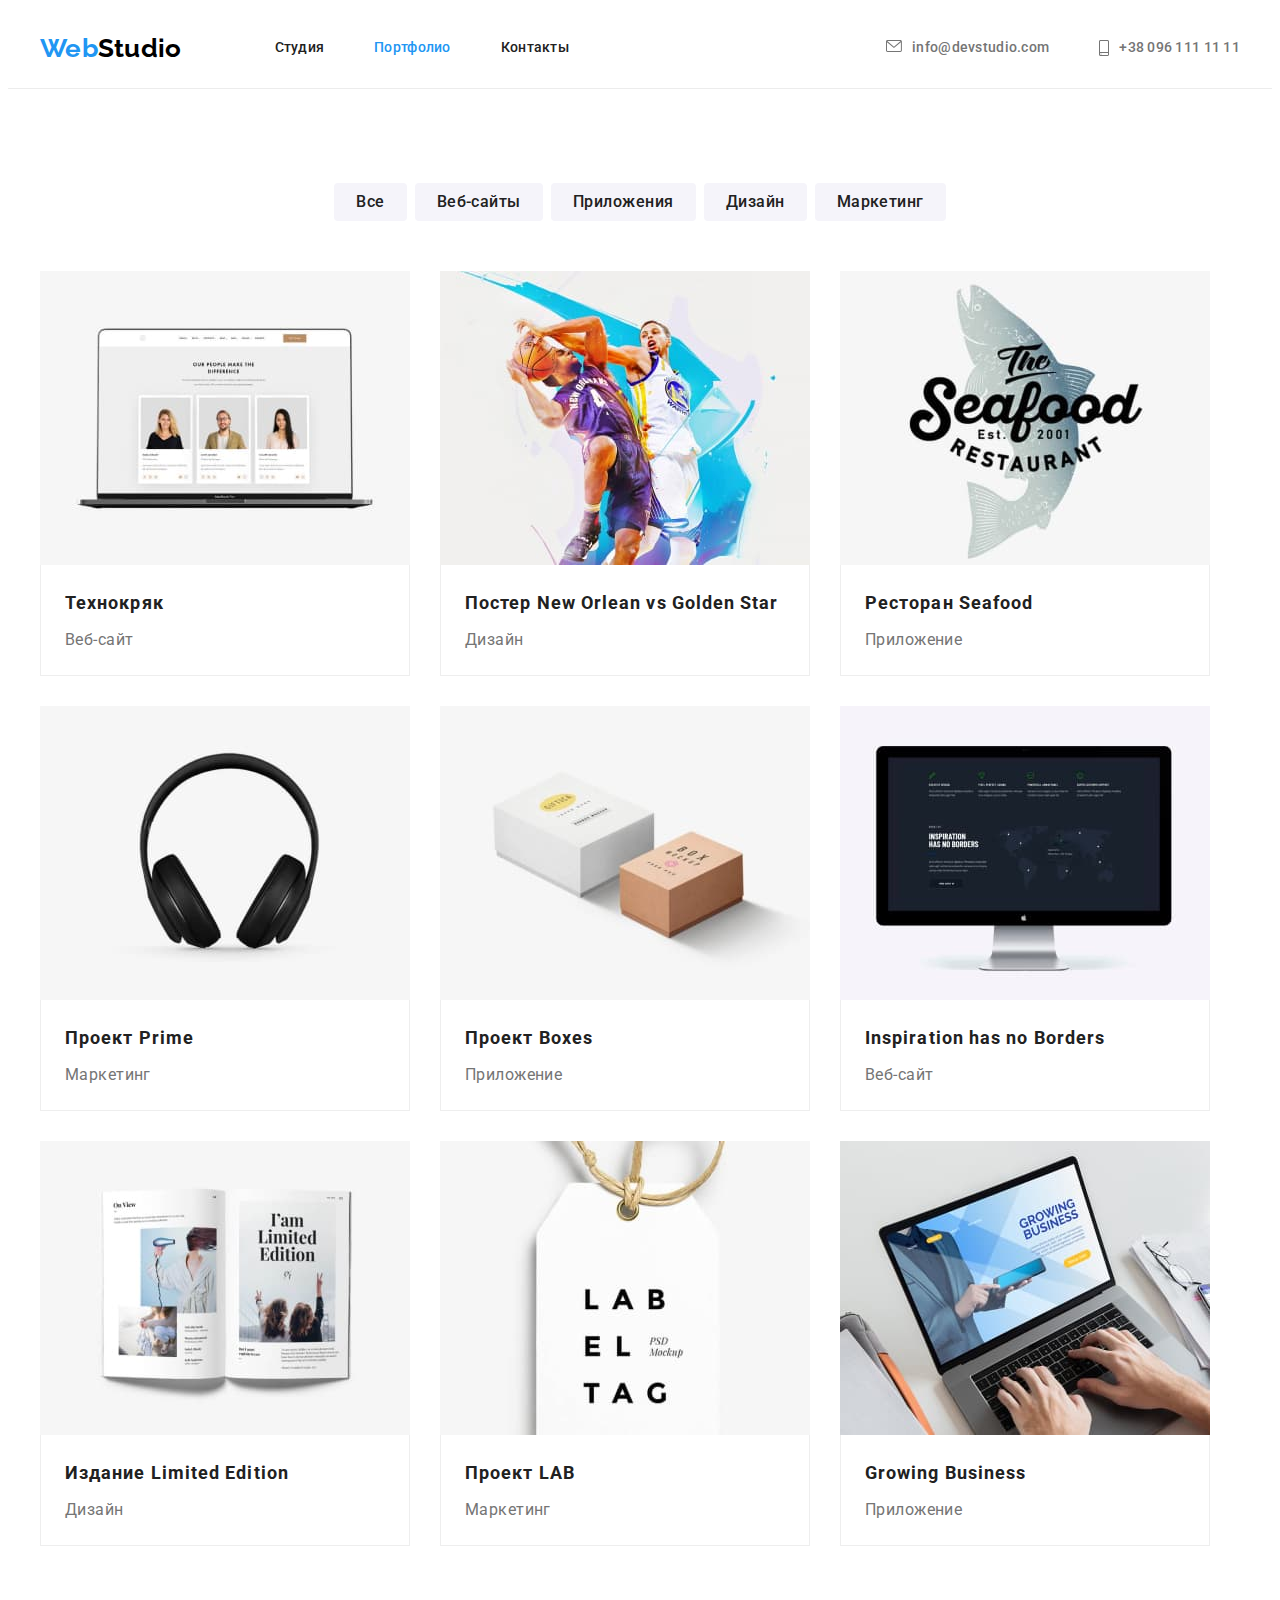
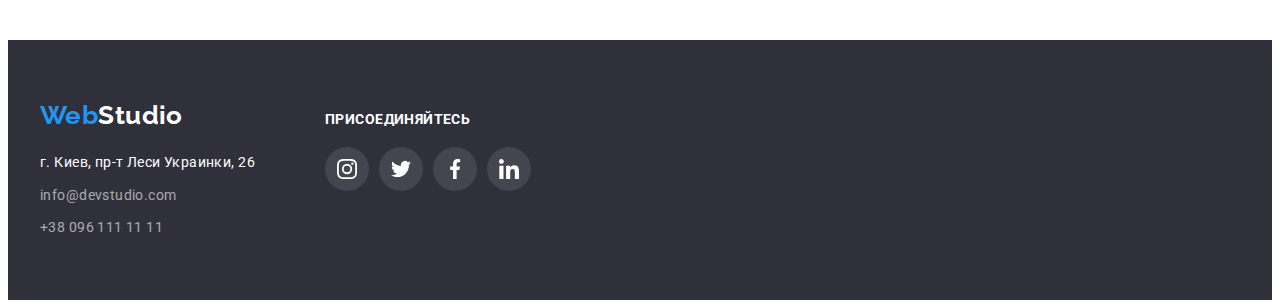
==== portfolio.html @ 37e52577 "создание нового репозитория" ====
<!DOCTYPE html>
<html lang="en">
<head>
    <meta charset="UTF-8">
    <meta name="viewport" content="width=device-width, initial-scale=1.0">
    <title>Document</title>
    <link rel="preconnect" href="https://fonts.gstatic.com">
    <link href="https://fonts.googleapis.com/css2?family=Raleway:wght@700&family=Roboto:wght@400;500;700;900&display=swap" rel="stylesheet">
    <link rel="stylesheet" href="https://cdnjs.cloudflare.com/ajax/libs/modern-normalize/1.0.0/modern-normalize.min.css" integrity="sha512-ISS7cAi1PEhQ8jnbJpJZMd29NlhNj4AWYyLOSp2CE/CsHxTCu+r+t0D2yoJudVrd0/8fTVPUVDzY5Tvli75u/g==" crossorigin="anonymous" />
    <link rel="stylesheet" href="./css/styles.css">
</head>
<body class="page">
    <header>
        <div class="container main-nav">
            <nav class="nav">
                <a href="./index.html" class="logo"><span class="main-logo">Web</span>Studio</a>        
                <ul class="site-nav">
                    <li class="item"><a href="./index.html" class="link">Студия</a></li>
                    <li class="item"><a href="./portfolio.html" class="link current">Портфолио</a></li>
                    <li class="item"><a href="" class="link">Контакты</a></li>
                </ul>             
            </nav>        

            <ul class="contacts">
                <li class="item">
                    <a href="mailto:info@devstudio.com" class="link">
                        <svg class="header-contacs-svg" width="16" height="12">
                            <use href="./img/sprite.svg#envelope"></use>
                        </svg>
                        <p>info@devstudio.com</p> 
                    </a>
                </li>
                <li class="item">
                    <a href="tel:+380961111111" class="link">
                        <svg class="header-contacs-svg" width="10" height="16">
                            <use href="./img/sprite.svg#smartphone"></use>
                        </svg>
                        <p>+38 096 111 11 11</p> 
                    </a>
                </li>
            </ul>
        </div>       
    </header>
    
    <main>
        <section class="galary">
            <div class="container">
                <!-- заголовок скроем позже -->    
                <h1 class="visually-hidden"> галерея</h1>
                <!-- фильтр -->
                <ul class="filter">
                    <li class="filter-item"><button type="button" class="button secondary">Все</button></li>
                    <li class="filter-item"><button type="button" class="button secondary">Веб-сайты</button></li>
                    <li class="filter-item"><button type="button" class="button secondary">Приложения</button></li>
                    <li class="filter-item"><button type="button" class="button secondary">Дизайн</button></li>
                    <li class="filter-item"><button type="button" class="button secondary">Маркетинг</button></li>
                </ul>
            <!-- </div> -->

                <!-- собственно примеры работ -->
            <!-- <div class="container">     -->
                <ul class="galary-list">
                    <li class="card"> 
                        <a href="" class="galary-link">
                            <img src="./img/img21.jpg" alt="фото веб-сайта" width="370">
                            <div class="card-content">
                                <h2 class="galary-title">Технокряк</h2>
                                <p class="galary-text">Веб-сайт</p> 
                            </div>
                        </a>
                    </li>
                    <li class="card">
                        <a href="" class="galary-link">
                            <img src="./img/img22.jpg" alt="фото дизайна" width="370">
                            <div class="card-content">
                                <h2 class="galary-title">Постер New Orlean vs Golden Star</h2>
                                <p class="galary-text">Дизайн</p>
                            </div>
                            </a>
                    </li>
                    <li class="card">
                        <a href="" class="galary-link">
                            <img src="./img/img23.jpg" alt="фото логотипа ресторана" width="370">
                            <div class="card-content">
                                <h2 class="galary-title">Ресторан Seafood</h2>
                                <p class="galary-text">Приложение</p>
                            </div>
                        </a>
                    </li>
                    <li class="card">
                        <a href="" class="galary-link">
                            <img src="./img/img24.jpg" alt="фото наушники" width="370">
                            <div class="card-content">
                                <h2 class="galary-title">Проект Prime</h2>
                                <p class="galary-text">Маркетинг</p>
                            </div>
                        </a>
                    </li>
                    <li class="card">
                        <a href="" class="galary-link">
                            <img src="./img/img25.jpg" alt="фото коробки" width="370">
                            <div class="card-content">
                                <h2 class="galary-title">Проект Boxes</h2>
                                <p class="galary-text">Приложение</p>
                            </div>
                        </a>
                    </li>
                    <li class="card">
                        <a href="" class="galary-link">
                            <img src="./img/img26.jpg" alt="фото веб-сайта" width="370">
                            <div class="card-content">
                                <h2 class="galary-title">Inspiration has no Borders</h2>
                                <p class="galary-text">Веб-сайт</p>
                            </div>
                        </a>
                    </li>
                    <li class="card">
                        <a href="" class="galary-link">
                            <img src="./img/img27.jpg" alt="фото журнала" width="370">
                            <div class="card-content">
                                <h2 class="galary-title">Издание Limited Edition</h2>
                                <p class="galary-text">Дизайн</p>
                            </div>
                        </a>
                    </li>
                    <li class="card">
                        <a href="" class="galary-link">
                            <img src="./img/img28.jpg" alt="фото бирки" width="370">
                            <div class="card-content">
                                <h2 class="galary-title">Проект LAB</h2>
                                <p class="galary-text">Маркетинг</p>
                            </div>
                        </a>
                    </li>
                    <li class="card">
                        <a href="" class="galary-link">
                            <img src="./img/img29.jpg" alt="фото ноутбука" width="370">
                            <div class="card-content">
                                <h2 class="galary-title">Growing Business</h2>
                                <p class="galary-text">Приложение</p>
                            </div>
                        </a>
                    </li>
                </ul>
            </div>

        </section>
    </main>

    <footer class="footer">
        <div class="container footer-container">
            <div class="adress">
                <a href="./index.html" class="logo"><span class="main-logo">Web</span>Studio</a>
                <address>
                    <p class="street">г. Киев, пр-т Леси Украинки, 26 </p> 
                    <a href="mailto:info@devstudio.com" class="mail">info@devstudio.com</a>
                    <a href="tel:+380961111111" class="tel">+38 096 111 11 11</a>            
                </address>
            </div>
        
            <div class="container-join-us">
                <p class="join-us">присоединяйтесь</p>
                <ul class="footer-networks">
                    <li>
                        <a href="" class="footer-social-links">
                            <svg width="20" height="20">
                                <use href="./img/sprite.svg#instagram"></use>
                            </svg>
                        </a>
                    </li>
                    <li>
                        <a href="" class="footer-social-links">
                            <svg width="20" height="20">
                                <use href="./img/sprite.svg#twitter"></use>
                            </svg>
                        </a>
                    </li>
                    <li>
                        <a href="" class="footer-social-links">
                            <svg width="20" height="20">
                                <use href="./img/sprite.svg#facebook"></use>
                            </svg>
                        </a>
                    </li>
                    <li>
                        <a href="" class="footer-social-links">
                            <svg width="20px" height="20">
                                <use href="./img/sprite.svg#linkedin"></use>
                            </svg>
                        </a>
                    </li>
                </ul>
            </div>
        </div>
    </footer>
</body>
</html>
---- css/styles.css ----
:root {
    --primary-text-color: #757575;
    --title-text-color: #212121;
    --accent-color: #2196F3;
    --primary-white-color: #ffffff;
    --primary-black-color: #000000;
    --hero-bg-color: #C4C4C4;
    --secondary-bg-color: #F5F4FA;
    --footer-color: #2F303A;
    --border-color: #eeeeee;
    --icon-color: #afb1b8;
}


body {
    background-color: var(--primary-white-color);
    color: var(--primary-text-color);
    font-family: Roboto, sans-serif;
    font-size: 14px;
    font-weight: 400;
    letter-spacing: 0.03em;
}

/* сброс маркеров у ненумерованных списков*/
ul {
    list-style: none;

    margin: 0%;
    padding: 0%;
}

/* убираем отступы у картинок */
img {
    display: block;
    max-width: 100%;
    height: auto;
}

/* делаем невидимой часть */
.visually-hidden {
    position: absolute;
    width: 1px;
    height: 1px;
    margin: -1px;
    border: 0;
    padding: 0;
    clip: rect(0 0 0 0);
    overflow: hidden;
}

/* делаем контейнер */
.container {
    width: 1200px;
    padding-left: 15px;
    padding-right: 15px;
    margin-left: auto;
    margin-right: auto;
} 

/* стилизация логотипа в хедере*/
.logo {
    color: var(--primary-black-color);
    font-family: Raleway, sans-serif;
    font-weight: 700;
    font-size: 26px;
    line-height: 1.19;
    text-decoration: none;
    outline: none;
}

.main-logo {
    color: var(--accent-color);
}

/* стилизация хедера */

header {
    font-weight: 500;
    font-size: 14px;
    line-height: 1.14;
    letter-spacing: 0.02em;
    border-bottom: 1px solid #ECECEC;
}

.main-nav,
.nav {
    display: flex;
    align-items: center;
}

.site-nav {
    display: flex;
    margin-left: 93px;
}

.site-nav .item:not(:last-child),
.contacts .item:not(:last-child) {
    margin-right: 50px;
}
.nav .link {
    color: var(--title-text-color);
    text-decoration: none;

    display: block;
    padding-top: 32px;
    padding-bottom: 32px;
}

.nav .link.current {
    color: var(--accent-color);
}

.contacts {
    display: flex;
    margin-left: auto;
}

.contacts .link {
    color: var(--primary-text-color);
    text-decoration: none;
    display: flex;
    padding-top: 32px;
    padding-bottom: 32px;
}

.header-contacs-svg,
.header-contacs-svg {
    fill: currentColor;
    margin-right: 10px;
}

.contacts p {
    display: block;
    margin-top: 0px;
    margin-bottom: 0px;
}

.nav .link:hover, 
.nav .link:focus,
.contacts .link:hover,
.contacts .link:focus {
    color: var(--accent-color);
    outline: none;
}

/* стилизация секций блока main */

/* стилизация заголовков секций */
.work-title, 
.staff-title,
.clients-title {
    color: var(--title-text-color);
    font-weight: 700;
    font-size: 36px;
    line-height: 1.17;
    text-align: center;

    margin-top: 0px;
    margin-bottom: 50px;
}

/* секция преимуществ */
.advantages {
    padding-top: 94px;
    padding-bottom: 94px; 
}

.advantages-list {
    display: flex;
    flex-wrap: wrap;
}

.advantages-item {
    width: 270px;
    margin-right: 30px;
    margin-bottom: 30px;
}

.advantages-item:nth-child(4n) {
    margin-right: 0px;
}

.advantages-item:nth-last-child(-n+4) {
    margin-bottom: 0px;
}

.advantages-icon {
    background-color: var(--secondary-bg-color);
    margin-bottom: 30px;
    height: 120px;

    display: flex;
    align-items: center;
    justify-content: center;
}

.advantages-title {
    color: var(--title-text-color);
    font-weight: 700;
    font-size: 14px;
    line-height: 1.14;
    text-transform: uppercase;

    margin-top: 0px;
    margin-bottom: 10px;
}

.advantages-text {
    line-height: 1.71;

    margin-top: 0px;
    margin-bottom: 0px;
}

/* чем занимается студия */
.work {
    padding-bottom: 94px;
}

.work-list {
    display:flex;
    flex-wrap: wrap;
}

.work-item {
    width: 370px;
    margin-right: 30px;
    margin-bottom: 30px;
}

.work-item:nth-child(3n) {
    margin-right: 0px;
}

.work-item:nth-last-child(-n+3) {
    margin-bottom: 0px;
}

/* секция команды */
.staff {
    background-color: var(--secondary-bg-color);

    padding-top: 94px;
    padding-bottom: 94px;
}

.staff-list {
    display: flex;
    flex-wrap: wrap;
}

.staff-item {
    width: 270px;
    margin-right: 30px;
    margin-bottom: 30px;
    box-shadow: 0px 1px 3px rgba(0, 0, 0, 0.12), 0px 1px 1px rgba(0, 0, 0, 0.14), 0px 2px 1px rgba(0, 0, 0, 0.2);
    border-radius: 0px 0px 4px 4px;
    background-color: var(--primary-white-color);
    text-align: center;
}

.staff-item:nth-child(4n) {
    margin-right: 0px;
}

.staff-item:nth-last-child(-n+4) {
    margin-bottom: 0px;
}

.staff-content {
    padding: 30px 32px;
}

.name {
    color: var(--title-text-color);
    font-weight: 500;
    font-size: 16px;
    line-height: 1.19;
    margin-top: 0px;
    margin-bottom: 10px;
}

.profession {
    font-size: 16px;
    line-height: 1.19;

    margin-top: 0px;
    margin-bottom: 16px;
}


.networks {
    display: flex;
    justify-content: space-between;
}

.social-links {
    display: flex;
    justify-content: center;
    align-items: center;
    width: 44px;
    height: 44px;
    color: var(--icon-color);
    border-radius: 50%;
}

.social-links:hover,
.social-links:focus {
    background-color: var(--accent-color);
    color: var(--primary-white-color);
    outline: none;
}

.soc-links-svg,
.soc-links-svg:hover {
    fill: currentColor;
}


/* стилизация секции клиентов */
.clients {
    padding-top: 94px;
    padding-bottom: 94px;
}

.clients-list {
    display: flex;
    flex-wrap: wrap;
}

.clients-item {
    width: 170px;
    height: 90px;
    margin-right: 30px;
    margin-bottom: 30px;
    
}

.clients-link {
    display: flex;
    align-items: center;
    justify-content: center;
    width: 100%;
    height: 100%;
    color: var(--icon-color);
    border: 1px solid var(--icon-color);
    border-radius: 4px;    
}

.clients-item:nth-child(6n) {
    margin-right: 0px;
}

.clients-item:nth-last-child(-n+6) {
    margin-bottom: 0px;
}

.clients-link:hover,
.clients-link:focus {
    color: var(--accent-color);
    border: 1px solid var(--accent-color);
    outline: none;
}

.clients-svg {
    fill: currentColor;
}

/* стилицация героя */
.hero {
    background-color: var(--hero-bg-color);
    letter-spacing: 0.06em;
    text-align: center;
    padding-top: 200px;
    padding-bottom: 200px;

    max-width: 1600px;
    height: 600px;
    margin-left: auto;
    margin-right: auto;
    background-image: linear-gradient(
    to right,
    rgba(47, 48, 58, 0.4),
    rgba(47, 48, 58, 0.4)
    ),
    url(../img/overlay.jpg);
    background-size: cover;
    background-repeat: no-repeat;
    background-position: center;
}

.hero-title {
    color: var(--primary-white-color);
    font-weight: 900;
    font-size: 44px;
    line-height: 1.36;
    text-transform: uppercase;

    margin-top: 0px;
    margin-bottom: 30px;
}

/* button */
.button {
    font-size: 16px;
    text-decoration: none;

    border-radius: 4px;
}

.button.primary {
    color: var(--primary-white-color);
    background-color: var(--accent-color);
    font-weight: 700;
    line-height: 1.87;
    align-items: center;

    display: inline-block;
    padding: 10px 32px;
    min-width: 200px;
    box-shadow: 0px 4px 4px rgba(0, 0, 0, 0.15);
}

.button.secondary {
    background-color: var(--secondary-bg-color);
    color: var(--title-text-color);
    font-weight: 500;
    line-height: 1.62;
    letter-spacing: 0.03em;
    font-family: inherit;
    
    padding: 6px 22px;
    border-width: 0px;
}

.button.secondary:hover,
.button.secondary:focus {
    background-color: var(--accent-color);
    color: var(--primary-white-color);
    outline: none;
    text-shadow: 0px 4px 4px rgba(0, 0, 0, 0.25), 0px 4px 4px rgba(0, 0, 0, 0.25);
    box-shadow: 0px 3px 1px rgba(0, 0, 0, 0.1), 0px 1px 2px rgba(0, 0, 0, 0.08), 0px 2px 2px rgba(0, 0, 0, 0.12);
}

/* footer */
.footer {
    background-color: var(--footer-color);;
    color: var(--primary-white-color);
    line-height: 1.71;
    padding-top: 60px;
    padding-bottom: 60px;
}

address {
    font-style: normal;
}

.footer .logo {
    color: var(--primary-white-color);
    display: block;
    margin-bottom: 20px;
}

.street 
{
    margin-top: 0px;
    margin-bottom: 9px;
}
.mail,
.tel {
    color: rgba(255, 255, 255, 0.6);
    text-decoration: none;

    display: block;
}

.mail {
    margin-bottom: 9px;
}

/* ссылки в футере */

.footer-container {
    display: flex;
    align-items: baseline;
}

.adress {
    margin-right: 70px;
}

.container-join-us {
    display: block;
}

.join-us {
    line-height: 1.17;
    text-transform: uppercase;
    font-weight: 700;
    margin-top: 0px;
    margin-bottom: 20px;

    display: inline-block;
}

.footer-networks {
    display: flex;
    justify-content: space-between;
    width: 206px;
}

.footer-social-links {
    display: flex;
    justify-content: center;
    align-items: center;
    width: 44px;
    height: 44px;
    color: var(--icon-color);
    background-color: rgba(255, 255, 255, 0.1);
    border-radius: 50%;
}

.footer-social-links:hover,
.footer-social-links:focus {
    background-color: var(--accent-color);
    outline: none;
}

/* стилизация секции galary на стр портфолио */

.galary {
    padding-top: 94px;
    padding-bottom: 94px;
}

.filter {
    display: flex;
    justify-content: center;
    margin-bottom: 50px;
 }

.filter-item:not(:last-child) {
    margin-right: 8px;
}
   
.galary-list {
    display: flex;
    flex-wrap: wrap;
}

.card {
    width: 370px;
    margin-right: 30px;
    margin-bottom: 30px;
}

.card:nth-child(3n) {
    margin-right: 0px;
}

.card:nth-last-child(-n+3) {
    margin-bottom: 0px;
}

.card-content {
    border: 1px solid var(--border-color);
    border-top: none;
    padding: 20px 24px;
}

.galary-title {
    color: var(--title-text-color);
    font-weight: 700;
    font-size: 18px;
    line-height: 2;
    letter-spacing: 0.06em;

    margin-top: 0px;
    margin-bottom: 4px;
}

.galary-text {
    font-size: 16px;
    line-height: 1.87;
    margin-top: 0px;
    margin-bottom: 0px;
}

.galary-link {
    display: block;
    text-decoration: none;
    color: currentColor;
}   

.galary-link:hover,
.galary-link:focus {
    box-shadow: 0px 1px 1px rgba(0, 0, 0, 0.12), 0px 4px 4px rgba(0, 0, 0, 0.06), 1px 4px 6px rgba(0, 0, 0, 0.16);
    outline: none;
}
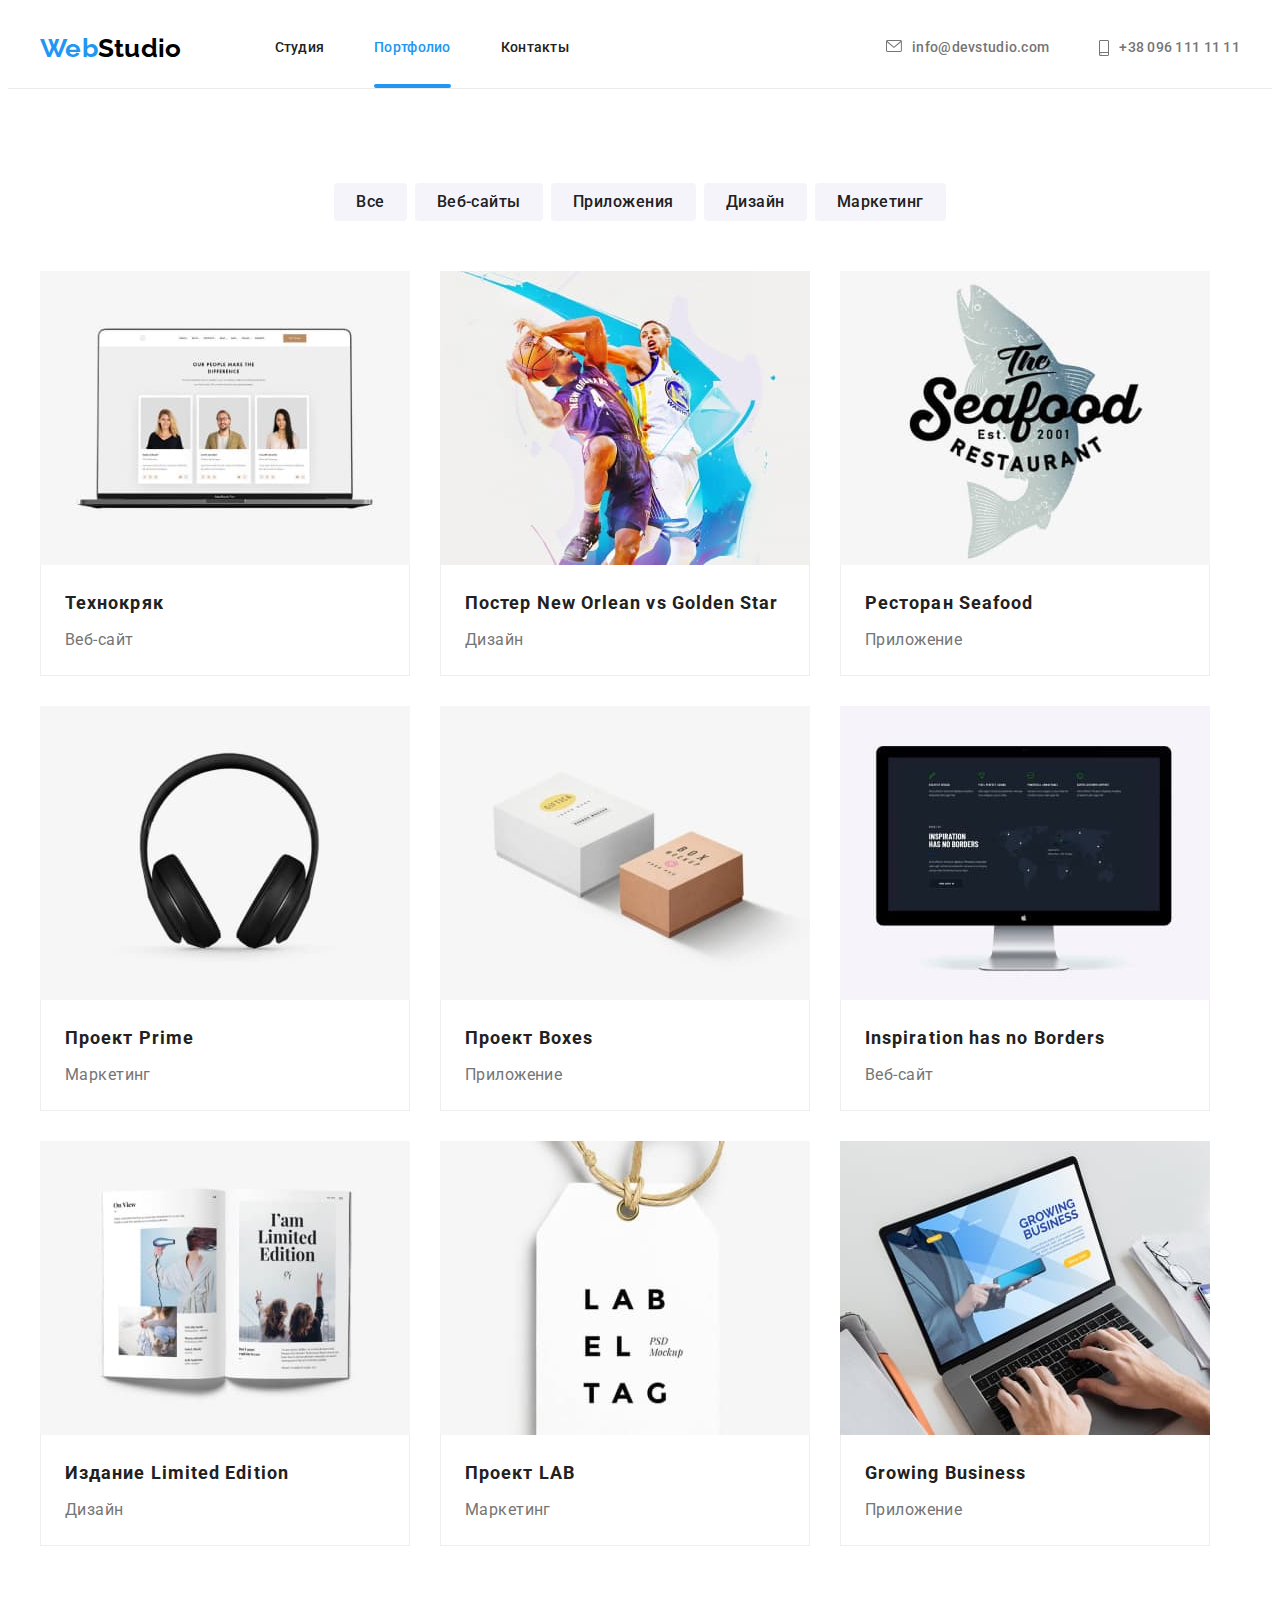
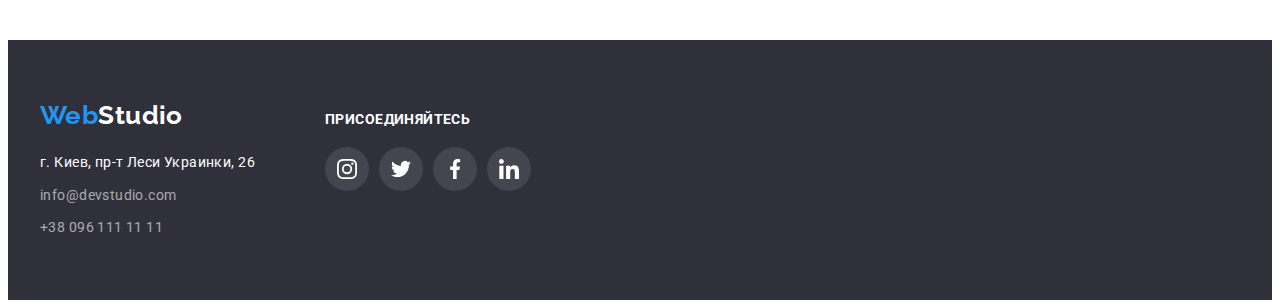
==== commit 5c5080a7: "ночь субботы" ====
--- a/portfolio.html
+++ b/portfolio.html
@@ -62,7 +62,11 @@
                 <ul class="galary-list">
                     <li class="card"> 
                         <a href="" class="galary-link">
-                            <img src="./img/img21.jpg" alt="фото веб-сайта" width="370">
+                            <div class="thumb">
+                                <img src="./img/img21.jpg" alt="фото веб-сайта" width="370">
+                                <p class="thumb-text">Технокряк это современная площадка распространения коронавируса. Компании используют эту платформу для цифрового шпионажа и атак на защищённые сервера конкурентов.</p>
+                            </div>
+                            
                             <div class="card-content">
                                 <h2 class="galary-title">Технокряк</h2>
                                 <p class="galary-text">Веб-сайт</p> 
--- a/css/styles.css
+++ b/css/styles.css
@@ -9,6 +9,7 @@
     --footer-color: #2F303A;
     --border-color: #eeeeee;
     --icon-color: #afb1b8;
+    --timing-function: cubic-bezier(0.4, 0, 0.2, 1);
 }
 
 
@@ -97,6 +98,7 @@
 .contacts .item:not(:last-child) {
     margin-right: 50px;
 }
+
 .nav .link {
     color: var(--title-text-color);
     text-decoration: none;
@@ -104,6 +106,21 @@
     display: block;
     padding-top: 32px;
     padding-bottom: 32px;
+}
+
+.nav .link.current::after {
+    position: absolute;
+    left: 0;
+    bottom: 0;
+    content: "";
+    width: 100%;
+    height: 4px;
+    background-color: var(--accent-color);
+    border-radius: 2px;
+}
+
+.site-nav .item {
+    position: relative;
 }
 
 .nav .link.current {
@@ -133,6 +150,13 @@
     display: block;
     margin-top: 0px;
     margin-bottom: 0px;
+}
+
+.nav .link, 
+.nav .link,
+.contacts .link,
+.contacts .link {
+    transition: color 250ms var(--timing-function);
 }
 
 .nav .link:hover, 
@@ -223,17 +247,42 @@
 }
 
 .work-item {
+    position: relative;
+
     width: 370px;
     margin-right: 30px;
     margin-bottom: 30px;
 }
 
+.work-item::before {
+    position: absolute;
+    display: inline-block;
+    content: "";
+    width: 100%;
+    height: 70px;
+    bottom: 0;
+    background-color: rgba(47, 48, 58, 0.8);
+}
+
 .work-item:nth-child(3n) {
     margin-right: 0px;
 }
 
 .work-item:nth-last-child(-n+3) {
     margin-bottom: 0px;
+}
+
+.work-type {
+    position: absolute;
+    bottom: 0%;
+    text-align: center;
+    margin-top: 0px;
+    margin-bottom: 27px;
+    font-weight: 700;
+    line-height: 1.14;
+    text-transform: uppercase;
+    width: 100%;
+    color: var(--primary-white-color);
 }
 
 /* секция команды */
@@ -302,6 +351,9 @@
     height: 44px;
     color: var(--icon-color);
     border-radius: 50%;
+
+    transition: background-color 250ms var(--timing-function), 
+    color 250ms var(--timing-function); 
 }
 
 .social-links:hover,
@@ -344,7 +396,10 @@
     height: 100%;
     color: var(--icon-color);
     border: 1px solid var(--icon-color);
-    border-radius: 4px;    
+    border-radius: 4px;   
+    
+    transition: color 250ms var(--timing-function), 
+    border 250ms var(--timing-function);
 }
 
 .clients-item:nth-child(6n) {
@@ -431,6 +486,11 @@
     
     padding: 6px 22px;
     border-width: 0px;
+
+    transition: background-color 250ms var(--timing-function),
+    color 250ms var(--timing-function),
+    text-shadow 250ms var(--timing-function),
+    box-shadow 250ms var(--timing-function);
 }
 
 .button.secondary:hover,
@@ -518,6 +578,8 @@
     color: var(--icon-color);
     background-color: rgba(255, 255, 255, 0.1);
     border-radius: 50%;
+
+    transition: background-color 250ms var(--timing-function);
 }
 
 .footer-social-links:hover,
@@ -552,6 +614,8 @@
     width: 370px;
     margin-right: 30px;
     margin-bottom: 30px;
+
+    /* position: relative; */
 }
 
 .card:nth-child(3n) {
@@ -566,6 +630,55 @@
     border: 1px solid var(--border-color);
     border-top: none;
     padding: 20px 24px;
+}
+
+.thumb {
+    position: relative;
+    overflow: hidden;
+}
+
+.thumb::before {
+    position: absolute;
+
+    display: inline-block;
+    content: "";
+
+    width: 100%;
+    height: 100%;
+    background-color: rgba(33, 150, 243, 0.9);
+    opacity: 1;
+
+    transition: opacity 250ms var(--timing-function),
+    transform 5250ms var(--timing-function);
+    transform: translateY(100%);
+}
+
+.thumb-text {
+    position: absolute;
+    top: 50%;
+    left: 50%;
+    transform: translate(-50%, -50%);
+    opacity: 0;
+
+    margin-top: 0px;
+    margin-bottom: 0px;
+    font-size: 18px;
+    line-height: 1.56;
+    color: var(--primary-white-color);
+    width: 322px;
+
+    transition: opacity 250ms var(--timing-function);
+}
+
+.card:hover .thumb-text,
+.card:focus .thumb-text {
+    opacity: 1;
+}
+
+.card:hover .thumb::before,
+.card:focus .thumb::before {
+    /* opacity: 1; */
+    transform: translateY(0);
 }
 
 .galary-title {
@@ -590,6 +703,8 @@
     display: block;
     text-decoration: none;
     color: currentColor;
+
+    transition: box-shadow 250ms var(--timing-function);
 }   
 
 .galary-link:hover,
